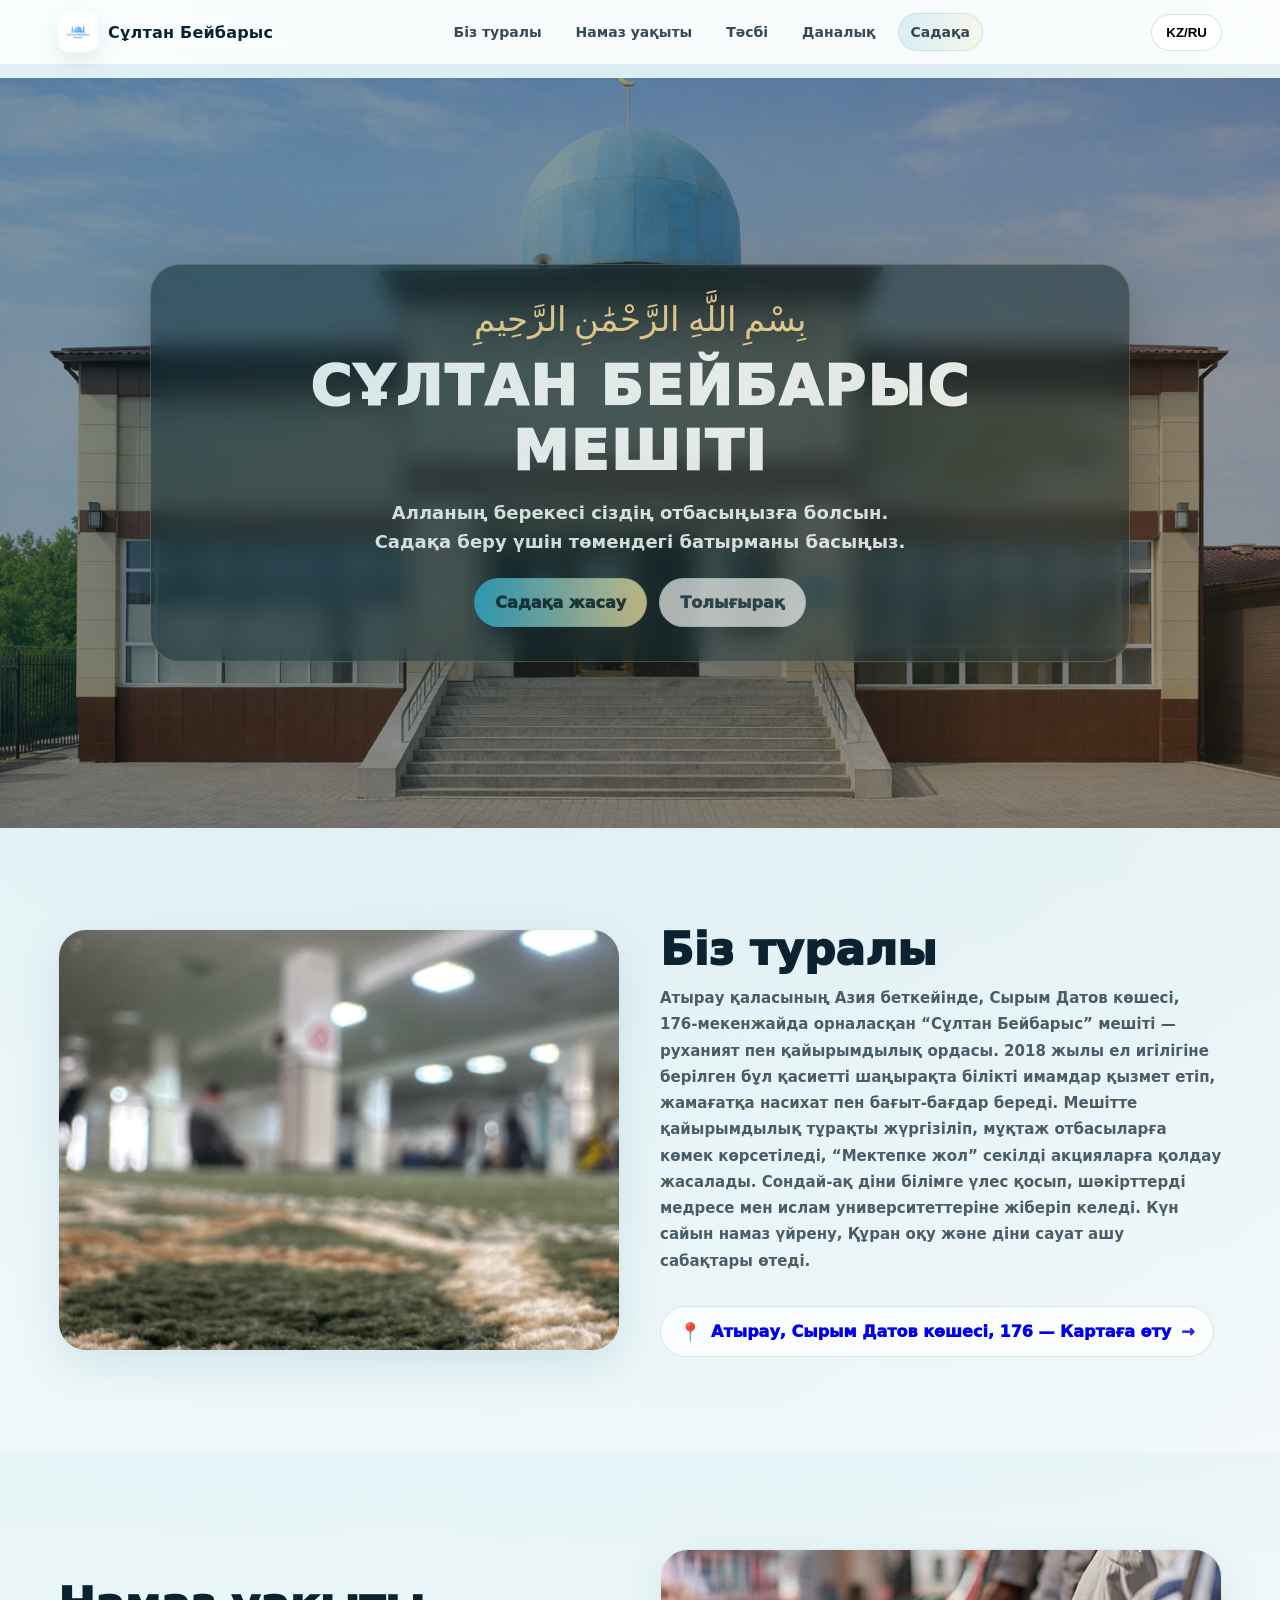
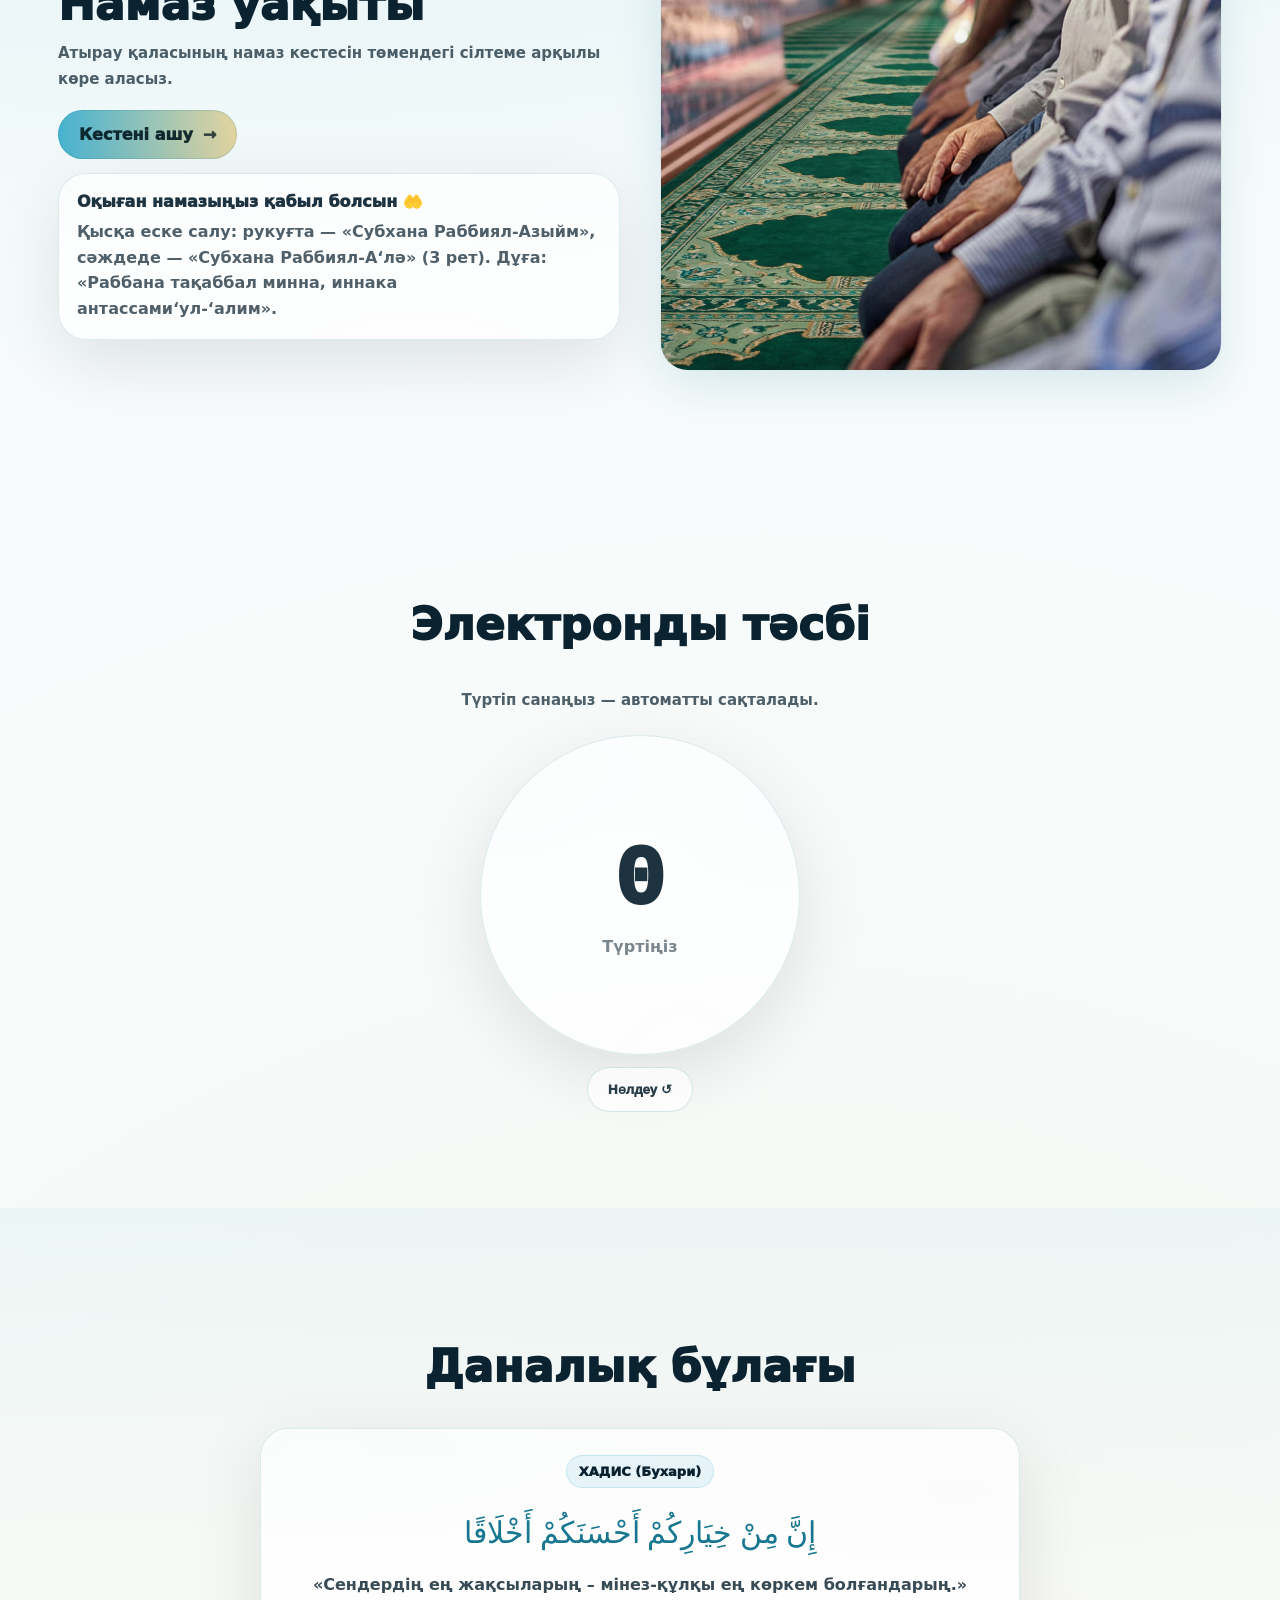
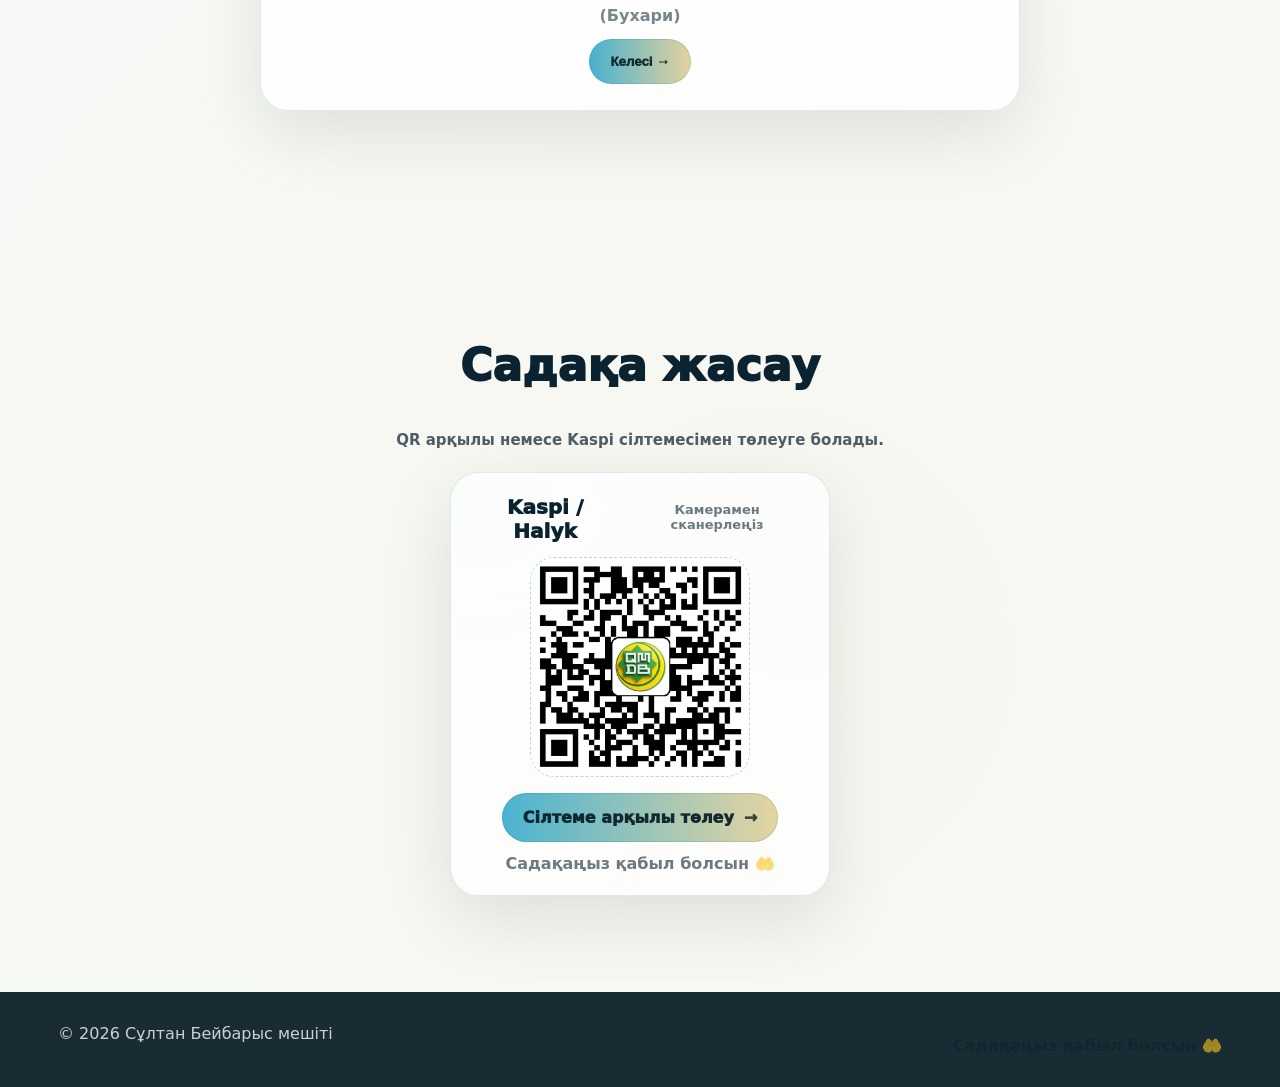
==== index.html @ eec72b64 "Add files via upload" ====
<!doctype html>
<html lang="kk">
<head><meta name="viewport" content="width=device-width, initial-scale=1.0, maximum-scale=1.0, user-scalable=no">
  <meta charset="UTF-8" />
  <title>Сұлтан Бейбарыс мешіті</title>

  <link rel="preconnect" href="https://sajda.com">
  <link rel="dns-prefetch" href="https://sajda.com">

  <link rel="stylesheet" href="./styles.css" />
</head>

<body>
  <div id="progressBar"></div>

  <header class="header">
    <div class="header__inner">
      <a class="brand" href="#top" aria-label="Сұлтан Бейбарыс">
        <img class="brand__logo" src="./logo.png" alt="Logo" />
        <span class="brand__name" data-i18n="brand_name">Сұлтан Бейбарыс</span>
      </a>

      <nav class="nav">
        <a class="nav__link" href="#about" data-i18n="nav_about">Біз туралы</a>
        <a class="nav__link" href="#namaz" data-i18n="nav_namaz">Намаз уақыты</a>
        <a class="nav__link" href="#tasbih" data-i18n="nav_tasbih">Тәсбі</a>
        <a class="nav__link" href="#wisdom" data-i18n="nav_wisdom">Даналық</a>
        <a class="nav__link nav__link--cta" href="#donate" data-i18n="nav_donate">Садақа</a>
      </nav>

      <button class="lang" id="langBtn" type="button">KZ/RU</button>
    </div>
  </header>

  <main id="top">
    <!-- HERO -->
    <section class="hero">
      <div class="hero__bg" aria-hidden="true"></div>

      <div class="hero__content reveal">
        <div class="bismillah">بِسْمِ اللَّهِ الرَّحْمَٰنِ الرَّحِيمِ</div>

        <h1 class="hero__title" data-i18n="hero_title">
          СҰЛТАН БЕЙБАРЫС МЕШІТІ
        </h1>

        <p class="hero__subtitle" data-i18n="hero_subtitle">
          Алланың берекесі сіздің отбасыңызға болсын.<br>
          Садақа беру үшін төмендегі батырманы басыңыз.
        </p>

        <div class="hero__actions">
          <a class="btn btn--primary" href="#donate" data-i18n="hero_btn_main">Садақа жасау</a>
          <a class="btn btn--ghost" href="#about" data-i18n="hero_btn_more">Толығырақ</a>
        </div>
      </div>

      <div class="hero__glow" aria-hidden="true"></div>
    </section>

    <!-- ABOUT -->
    <section class="section" id="about">
      <div class="container reveal">
        <div class="grid grid--2">
          <div class="mediaCard premiumCard" data-tilt>
            <img src="./about.jpg" alt="Мешіт" loading="lazy" />
          </div>

          <div class="content">
            <h2 class="h2" data-i18n="about_title">Біз туралы</h2>
            <p class="lead" data-i18n="about_text">
              Атырау қаласының Азия беткейінде, Сырым Датов көшесі, 176-мекенжайда орналасқан “Сұлтан Бейбарыс” мешіті — руханият пен қайырымдылық ордасы. 2018 жылы ел игілігіне берілген бұл қасиетті шаңырақта білікті имамдар қызмет етіп, жамағатқа насихат пен бағыт-бағдар береді. Мешітте қайырымдылық тұрақты жүргізіліп, мұқтаж отбасыларға көмек көрсетіледі, “Мектепке жол” секілді акцияларға қолдау жасалады. Сондай-ақ діни білімге үлес қосып, шәкірттерді медресе мен ислам университеттеріне жіберіп келеді. Күн сайын намаз үйрену, Құран оқу және діни сауат ашу сабақтары өтеді.
            </p>

            <!-- Адрес как кнопка (без отдельной кнопки) -->
            <a class="btn btn--map" href="https://go.2gis.com/JscgS" target="_blank" rel="noopener">
              <span class="btn__icon">📍</span>
              <span data-i18n="about_address">
                Атырау, Сырым Датов көшесі, 176 — Картаға өту
              </span>
              <span class="btn__arrow">→</span>
            </a>
          </div>
        </div>
      </div>
    </section>

    <!-- NAMAZ -->
    <section class="section section--alt" id="namaz">
      <div class="container reveal">
        <div class="grid grid--2 grid--reverse">
          <div class="content">
            <h2 class="h2" data-i18n="namaz_title">Намаз уақыты</h2>
            <p class="lead" data-i18n="namaz_desc">
              Атырау қаласының намаз кестесін төмендегі сілтеме арқылы көре аласыз.
            </p>

            <a class="btn btn--primary btn--pulse"
               href="https://sajda.com/ru/prayer-times/kazakhstan/atyrau-oblisi-atyrau/610529"
               target="_blank" rel="noopener">
              <span data-i18n="namaz_btn">Кестені ашу</span>
              <span class="btn__arrow">→</span>
            </a>

            <div class="noteCard premiumCard" data-tilt>
              <div class="noteCard__title" data-i18n="namaz_note_title">
                Оқыған намазыңыз қабыл болсын 🤲
              </div>
              <div class="noteCard__text" data-i18n="namaz_note_text">
                Қысқа еске салу: рукуғта — «Субхана Раббиял-Азыйм», сәждеде — «Субхана Раббиял-А‘лә» (3 рет).
                Дұға: «Раббана тақаббал минна, иннака антассами‘ул-‘алим».
              </div>
            </div>
          </div>

          <div class="mediaCard premiumCard" data-tilt>
            <img src="./namaz.jpg" alt="Намаз" loading="lazy" />
          </div>
        </div>
      </div>
    </section>

    <!-- TASBIH -->
    <section class="section" id="tasbih">
      <div class="container reveal">
        <div class="center">
          <h2 class="h2" data-i18n="tasbih_title">Электронды тәсбі</h2>
          <p class="lead" data-i18n="tasbih_desc">Түртіп санаңыз — автоматты сақталады.</p>

          <div class="tasbih premiumCard" data-tilt>
            <div class="tasbih__count" id="tasbihCount">0</div>
            <button class="tasbih__tap" id="tasbihTap" type="button" aria-label="Санау"></button>
            <div class="tasbih__hint" data-i18n="tasbih_hint">Түртіңіз</div>
          </div>

          <button class="btn btn--ghost btn--ring" id="tasbihReset" type="button" data-i18n="tasbih_reset">
            Нөлдеу ↺
          </button>
        </div>
      </div>
    </section>

    <!-- WISDOM -->
    <section class="section section--alt" id="wisdom">
      <div class="container reveal">
        <div class="center">
          <h2 class="h2" data-i18n="wisdom_title">Даналық бұлағы</h2>

          <div class="hadith premiumCard" data-tilt>
            <div class="hadith__badge" data-i18n="wisdom_badge">ХАДИС (Бухари)</div>
            <div class="hadith__arabic" id="hadithArabic">
              إِنَّ مِنْ خِيَارِكُمْ أَحْسَنَكُمْ أَخْلَاقًا
            </div>
            <div class="hadith__text" id="hadithText">
              «Сендердің ең жақсыларың – мінез-құлқы ең көркем болғандарың.»
            </div>
            <div class="hadith__source" id="hadithSource">(Бухари)</div>

            <button class="btn btn--primary btn--ring" id="hadithNext" type="button" data-i18n="wisdom_next">
              Келесі →
            </button>
          </div>
        </div>
      </div>
    </section>

    <!-- DONATE -->
    <section class="section" id="donate">
      <div class="container reveal">
        <div class="center">
          <h2 class="h2" data-i18n="donate_title">Садақа жасау</h2>
          <p class="lead" data-i18n="donate_desc">QR арқылы немесе Kaspi сілтемесімен төлеуге болады.</p>

          <div class="donateGrid">
            <div class="donateCard premiumCard" data-tilt>
              <div class="donateCard__top">
                <div class="donateCard__title">Kaspi / Halyk</div>
                <div class="donateCard__hint" data-i18n="donate_qr_hint">Камерамен сканерлеңіз</div>
              </div>

              <div class="qrWrap">
                <img src="./qr.jpg" alt="QR" loading="lazy">
              </div>

              <a class="btn btn--primary btn--pulse"
                 href="https://kaspi.kz/pay/DUMKUniversla?subservice_id=10970&region_id=39&started_from=share"
                 target="_blank" rel="noopener">
                <span>Сілтеме арқылы төлеу</span>
                <span class="btn__arrow">→</span>
              </a>

              <div class="donateCard__footer" data-i18n="donate_footer">
                Алла разы болсын. Садақаңыз қабыл болсын 🤲
              </div>
            </div>
          </div>

        </div>
      </div>
    </section>

    <footer class="footer">
      <div class="container footer__inner">
        <div>© <span id="year"></span> Сұлтан Бейбарыс мешіті</div>
        <div class="donateCard__footer" data-i18n="donate_footer">
    Садақаңыз қабыл болсын 🤲
</div>
      </div>
    </footer>
  </main>

  <script src="./app.js"></script>
</body>
</html>
---- styles.css ----
/* ====== PREMIUM ANIMATIONS (clean + like your old site, improved) ====== */

:root{
  --bg: #f7fbfb;
  --text: #0b2230;
  --muted: rgba(11,34,48,.72);

  --teal: #0b6f8a;
  --cyan: #2aa6c9;
  --gold: #f2d18a;

  --card: rgba(255,255,255,.78);
  --stroke: rgba(11,111,138,.14);

  --shadow: 0 22px 70px rgba(0,0,0,.10);
  --shadow2: 0 16px 45px rgba(11,111,138,.12);

  --radius: 22px;
  --radius2: 28px;

  --easeOut: cubic-bezier(.22,1,.36,1);
  --easeInOut: cubic-bezier(.4,0,.2,1);

  --g1: radial-gradient(80% 60% at 20% 20%, rgba(42,166,201,.18), transparent 55%),
        radial-gradient(70% 55% at 80% 30%, rgba(11,111,138,.14), transparent 60%),
        radial-gradient(55% 55% at 60% 90%, rgba(242,209,138,.12), transparent 60%);
}

*{box-sizing:border-box}
html{scroll-behavior:smooth}
body{
  margin:0;
  font-family: ui-sans-serif, system-ui, -apple-system, Segoe UI, Roboto, Arial;
  color: var(--text);
  background: var(--bg);
  overflow-x:hidden;
  padding-top: 78px;

  background-image:
    radial-gradient(circle at 20% 10%, rgba(42,166,201,.10), transparent 40%),
    radial-gradient(circle at 80% 0%, rgba(11,111,138,.08), transparent 38%),
    radial-gradient(circle at 60% 90%, rgba(242,209,138,.10), transparent 45%);
  animation: bgPulse 10s infinite alternate;
}

/* Progress bar like old */
#progressBar{
  position: fixed;
  top:0;left:0;
  height: 4px;
  width: 0%;
  z-index: 9999;
  background: linear-gradient(90deg, var(--teal), var(--cyan), var(--gold));
  box-shadow: 0 0 18px rgba(42,166,201,.35);
  transition: width .08s linear;
}

/* Header */
.header{
  position: fixed;
  top:0;left:0;right:0;
  z-index: 1000;
  background: rgba(255,255,255,.82);
  backdrop-filter: blur(14px);
  border-bottom: 1px solid rgba(11,111,138,.10);
  animation: slideDown .9s var(--easeOut);
}
.header__inner{
  max-width: 1200px;
  margin: 0 auto;
  padding: 12px 18px;
  display:flex;
  align-items:center;
  gap: 16px;
  justify-content: space-between;
}
.brand{
  display:flex;
  align-items:center;
  gap: 10px;
  text-decoration:none;
  color: var(--text);
  font-weight: 900;
}
.brand__logo{
  width: 40px; height: 40px;
  object-fit: contain;
  border-radius: 12px;
  background: rgba(255,255,255,.8);
  box-shadow: 0 10px 25px rgba(0,0,0,.08);
}
.brand__name{font-size: 16px; letter-spacing: .2px}

.nav{
  display:flex;
  align-items:center;
  gap: 10px;
  flex-wrap: wrap;
  justify-content: center;
}
.nav__link{
  text-decoration:none;
  color: rgba(11,34,48,.82);
  font-weight: 800;
  font-size: 14px;
  padding: 10px 12px;
  border-radius: 999px;
  transition: transform .25s var(--easeOut), background .25s var(--easeOut), color .25s var(--easeOut);
}
.nav__link:hover{
  background: rgba(42,166,201,.10);
  transform: translateY(-1px);
}
.nav__link--cta{
  background: linear-gradient(90deg, rgba(42,166,201,.16), rgba(242,209,138,.16));
  border: 1px solid rgba(42,166,201,.18);
}

.lang{
  border: 1px solid rgba(11,111,138,.18);
  background: rgba(255,255,255,.7);
  padding: 10px 14px;
  border-radius: 999px;
  font-weight: 900;
  cursor: pointer;
  transition: transform .25s var(--easeOut), box-shadow .25s var(--easeOut);
}
.lang:hover{ transform: translateY(-1px); box-shadow: 0 16px 40px rgba(0,0,0,.10); }

/* Hero */
.hero{
  position: relative;
  min-height: calc(92vh - 78px);
  display:flex;
  align-items:center;
  justify-content:center;
  padding: 70px 16px 50px;
  overflow:hidden;
}
.hero__bg{
  position:absolute;
  inset:0;
  background: url("./main.jpg") center/cover no-repeat;
  filter: brightness(.62) saturate(1.05);
  transform: scale(1);
  animation: zoomHero 22s infinite alternate linear;
}
.hero__glow{
  position:absolute;
  inset:-40%;
  background: radial-gradient(circle at 30% 20%, rgba(42,166,201,.22), transparent 55%),
              radial-gradient(circle at 70% 60%, rgba(242,209,138,.16), transparent 55%);
  filter: blur(40px);
  opacity: .7;
  animation: float 8s ease-in-out infinite;
  pointer-events:none;
}
.hero__content{
  position: relative;
  max-width: 980px;
  width: 100%;
  padding: 34px 22px;
  border-radius: 30px;
  background: rgba(7,28,36,.55);
  border: 1px solid rgba(242,209,138,.22);
  backdrop-filter: blur(12px);
  box-shadow: 0 30px 90px rgba(0,0,0,.35);
  color: rgba(255,255,255,.92);
  text-align: center;
  animation: slideUp 1.25s var(--easeOut) .2s backwards;
}
.bismillah{
  font-family: serif;
  font-size: clamp(20px, 3vw, 34px);
  color: rgba(242,209,138,.95);
  text-shadow: 0 4px 24px rgba(0,0,0,.5);
  margin-bottom: 14px;
}
.hero__title{
  margin: 0;
  font-weight: 1000;
  letter-spacing: 2px;
  text-transform: uppercase;
  font-size: clamp(28px, 5vw, 56px);
}
.hero__subtitle{
  margin: 16px auto 0;
  max-width: 760px;
  color: rgba(255,255,255,.86);
  line-height: 1.6;
  font-weight: 700;
  font-size: clamp(14px, 2.2vw, 18px);
}
.hero__actions{
  display:flex;
  gap: 12px;
  justify-content:center;
  flex-wrap: wrap;
  margin-top: 22px;
}

/* Sections */
.section{ padding: 72px 0; }
.section--alt{
  background: linear-gradient(180deg, rgba(42,166,201,.05), transparent 60%);
}
.container{
  max-width: 1200px;
  margin: 0 auto;
  padding: 0 18px;
}
.grid{
  display:grid;
  gap: 22px;
  align-items:center;
}
.grid--2{ grid-template-columns: 1fr 1fr; }
.grid--reverse .mediaCard{ order: 2; }
.grid--reverse .content{ order: 1; }

.content .h2{
  margin: 0 0 10px;
}
.h2{
  font-size: clamp(26px, 3.5vw, 44px);
  font-weight: 1000;
}
.lead{
  margin: 0 0 18px;
  color: var(--muted);
  line-height: 1.75;
  font-weight: 650;
  font-size: 15px;
}

/* Center */
.center{ text-align:center; max-width: 920px; margin: 0 auto; }

/* Cards */
.premiumCard{
  position: relative;        /* FIX for “flying” hover */
  overflow: hidden;          /* keep effects inside */
  isolation: isolate;
  border-radius: var(--radius2);
  background: var(--card);
  border: 1px solid var(--stroke);
  box-shadow: var(--shadow);
  will-change: transform, box-shadow, filter;
  transform: translate3d(var(--tx,0px), var(--ty,0px), 0) rotateX(var(--rx,0deg)) rotateY(var(--ry,0deg));
  animation: cardFloat 7.8s ease-in-out infinite;
  transition: box-shadow .25s var(--easeOut), filter .25s var(--easeOut);
}
.premiumCard:hover{
  box-shadow: 0 34px 95px rgba(0,0,0,.14), 0 24px 75px rgba(11,111,138,.12);
  filter: saturate(1.03);
}
.premiumCard:nth-of-type(2n){ animation-duration: 9.4s; }
.premiumCard:nth-of-type(3n){ animation-duration: 10.6s; }

@keyframes cardFloat{
  0%,100%{ --ty: 0px; }
  50%{ --ty: -8px; }
}

/* soft glow (no white shimmer полоски) */
.premiumCard::before{
  content:"";
  position:absolute;
  inset:-20%;
  background: var(--g1);
  opacity:0;
  filter: blur(14px);
  transition: opacity .22s var(--easeOut);
  pointer-events:none;
}
.premiumCard:hover::before{ opacity:1; }

.mediaCard{
  border-radius: 28px;
  box-shadow: var(--shadow2);
}
.mediaCard img{
  width:100%;
  height: 420px;
  object-fit: cover;
  display:block;
  border-radius: 28px;
  transform: scale(1.02);
  transition: transform .35s var(--easeOut);
}
.mediaCard:hover img{ transform: scale(1.07); }

/* Note card */
.noteCard{
  margin-top: 14px;
  padding: 18px 18px;
  text-align:left;
}
.noteCard__title{
  font-weight: 1000;
  color: rgba(11,34,48,.92);
  margin-bottom: 8px;
}
.noteCard__text{
  color: rgba(11,34,48,.72);
  line-height: 1.6;
  font-weight: 650;
}

/* Tasbih */
.tasbih{
  width: 320px;
  height: 320px;
  margin: 22px auto 12px;
  border-radius: 999px;
  display:flex;
  align-items:center;
  justify-content:center;
  flex-direction: column;
  gap: 8px;
}
.tasbih__count{
  font-size: 84px;
  font-weight: 1000;
  letter-spacing: 1px;
  color: rgba(11,34,48,.92);
  font-family: ui-monospace, SFMono-Regular, Menlo, monospace;
}
.tasbih__hint{
  font-weight: 900;
  color: rgba(11,34,48,.55);
}
.tasbih__tap{
  position:absolute;
  inset:0;
  border:0;
  border-radius: 999px;
  background: transparent;
  cursor:pointer;
}

/* Hadith */
.hadith{
  max-width: 760px;
  margin: 0 auto;
  padding: 26px 20px;
  text-align:center;
}
.hadith__badge{
  display:inline-block;
  font-weight: 1000;
  font-size: 13px;
  padding: 8px 12px;
  border-radius: 999px;
  background: rgba(42,166,201,.10);
  border: 1px solid rgba(42,166,201,.16);
  margin-bottom: 16px;
}
.hadith__arabic{
  font-family: serif;
  font-size: clamp(18px, 2.6vw, 30px);
  line-height: 1.9;
  color: rgba(11,111,138,.95);
  margin-bottom: 10px;
}
.hadith__text{
  font-weight: 800;
  color: rgba(11,34,48,.82);
  line-height: 1.7;
  margin-bottom: 8px;
}
.hadith__source{
  font-weight: 900;
  color: rgba(11,34,48,.55);
  margin-bottom: 14px;
}

/* Donate */
.donateGrid{
  display:flex;
  justify-content:center;
  margin-top: 18px;
}
.donateCard{
  width: min(380px, 100%);
  padding: 22px;
  text-align:center;
}
.donateCard__top{
  display:flex;
  justify-content: space-between;
  align-items: baseline;
  gap: 10px;
}
.donateCard__title{
  font-size: 20px;
  font-weight: 1000;
}
.donateCard__hint{ color: rgba(11,34,48,.60); font-weight: 800; font-size: 13px; }
.qrWrap{
  width: 220px;
  height: 220px;
  margin: 14px auto 16px;
  border-radius: 24px;
  overflow:hidden;
  border: 1px dashed rgba(11,111,138,.28);
  background: rgba(255,255,255,.65);
}
.qrWrap img{ width:100%; height:100%; object-fit: cover; display:block; }
.donateCard__footer{
  margin-top: 12px;
  color: rgba(11,34,48,.60);
  font-weight: 850;
}

/* Buttons (premium like your old pulseBtn but better) */
.btn{
  position: relative;
  display:inline-flex;
  align-items:center;
  justify-content:center;
  gap: 10px;
  border-radius: 999px;
  padding: 14px 20px;
  font-weight: 1000;
  text-decoration:none;
  cursor:pointer;
  border: 1px solid rgba(11,111,138,.16);
  transition: transform .25s var(--easeOut), box-shadow .25s var(--easeOut), filter .25s var(--easeOut);
  user-select: none;
  background-size: 220% 100%;
  animation: btnFlow 6s ease-in-out infinite;
}
.btn:hover{
  transform: translateY(-2px);
  box-shadow: 0 18px 55px rgba(0,0,0,.12);
}
.btn:active{ transform: translateY(0px) scale(.98); }

.btn__arrow{ font-weight: 1000; opacity: .85; }
.btn__icon{ font-size: 18px; }

.btn--primary{
  color: rgba(7,28,36,.92);
  background-image: linear-gradient(90deg, rgba(42,166,201,.85), rgba(242,209,138,.85), rgba(42,166,201,.85));
}
.btn--ghost{
  background: rgba(255,255,255,.68);
  color: rgba(11,34,48,.88);
}
.btn--map{
  width: fit-content;
  background: rgba(255,255,255,.74);
  margin-top: 14px;
  padding: 14px 18px;
}

/* ring glow like premium */
.btn--ring::after{
  content:"";
  position:absolute;
  inset:-7px;
  border-radius: 999px;
  border: 2px solid rgba(42,166,201,.0);
  box-shadow: 0 0 0 rgba(42,166,201,0);
  opacity: 0;
  transition: opacity .18s var(--easeOut), border-color .18s var(--easeOut), box-shadow .18s var(--easeOut);
  pointer-events:none;
}
.btn--ring:hover::after{
  opacity: 1;
  border-color: rgba(42,166,201,.25);
  box-shadow: 0 0 34px rgba(42,166,201,.18);
}

.btn--pulse{
  animation: btnFlow 6s ease-in-out infinite, pulseBtn 2.1s ease-in-out infinite;
}

/* Footer */
.footer{
  padding: 32px 0;
  background: rgba(7,28,36,.92);
  color: rgba(255,255,255,.78);
}
.footer__inner{
  display:flex;
  justify-content: space-between;
  gap: 12px;
  flex-wrap: wrap;
}
.footer__small{ opacity: .7; font-weight: 700; }

/* Reveal like old */
.reveal{
  opacity:0;
  transform: translateY(48px);
  transition: opacity .95s var(--easeOut), transform .95s var(--easeOut);
}
.reveal.active{
  opacity:1;
  transform: translateY(0);
}

/* Animations (taken from your old idea, improved) */
@keyframes bgPulse{
  0%{ background-size: 100% 100%; }
  100%{ background-size: 112% 112%; }
}
@keyframes slideDown{
  from{ transform: translateY(-100%); opacity:0; }
  to{ transform: translateY(0); opacity:1; }
}
@keyframes slideUp{
  from{ transform: translateY(80px); opacity:0; }
  to{ transform: translateY(0); opacity:1; }
}
@keyframes float{
  0%,100%{ transform: translateY(0px); }
  50%{ transform: translateY(-10px); }
}
@keyframes zoomHero{
  0%{ transform: scale(1); }
  100%{ transform: scale(1.18); }
}
@keyframes pulseBtn{
  0%{ transform: translateY(0); }
  50%{ transform: translateY(-2px); }
  100%{ transform: translateY(0); }
}
@keyframes btnFlow{
  0%,100%{ background-position: 0% 50%; }
  50%{ background-position: 100% 50%; }
}

/* Responsive */
@media (max-width: 980px){
  .grid--2{ grid-template-columns: 1fr; }
  .grid--reverse .mediaCard{ order: 0; }
  .mediaCard img{ height: 360px; }
}
@media (max-width: 520px){
  body{ padding-top: 86px; }
  .header__inner{ gap: 10px; }
  .brand__name{ display:none; }
  .tasbih{ width: 280px; height: 280px; }
  .tasbih__count{ font-size: 72px; }
}

/* ===== EXTRA LIVE MOTION (ALL CARDS + IMAGES) ===== */

.grid{ gap: 40px; }                 /* больше расстояния между блоками */
.section{ padding: 96px 0; }        /* чуть больше воздуха */

/* сильнее “живое” движение карточек */
.premiumCard{
  animation: cardFloat 6.6s ease-in-out infinite, cardGlow 8.5s ease-in-out infinite;
}
.premiumCard:nth-of-type(2n){ animation-duration: 7.8s, 10s; }
.premiumCard:nth-of-type(3n){ animation-duration: 9.2s, 12s; }

@keyframes cardFloat{
  0%,100%{ transform: translate3d(var(--tx,0px), 0px, 0) rotateX(var(--rx,0deg)) rotateY(var(--ry,0deg)); }
  50%{ transform: translate3d(var(--tx,0px), -10px, 0) rotateX(var(--rx,0deg)) rotateY(var(--ry,0deg)); }
}

@keyframes cardGlow{
  0%,100%{ filter: saturate(1) }
  50%{ filter: saturate(1.06) }
}

/* движение изображения внутри карточки */
.mediaCard img{
  transform: scale(1.03) translateY(0px);
  transition: transform .55s cubic-bezier(.22,1,.36,1);
}
.mediaCard:hover img{
  transform: scale(1.10) translateY(-6px);
}

/* “живой” градиентный свет внутри карточки (не улетает) */
.premiumCard::before{
  opacity: .06; /* немного всегда видно */
}
.premiumCard:hover::before{
  opacity: .18;
}

/* smooth swap for wisdom */
.hadith__arabic, .hadith__text, .hadith__source{
  transition: opacity .28s ease, transform .28s ease;
}
.fadeOut{
  opacity: 0;
  transform: translateY(6px);
}

/* Запрет выделения текста */
body {
  user-select: none;
  -webkit-user-select: none;
  -ms-user-select: none;
}

/* Запрет увеличения на телефоне */
html, body {
  touch-action: manipulation;
}
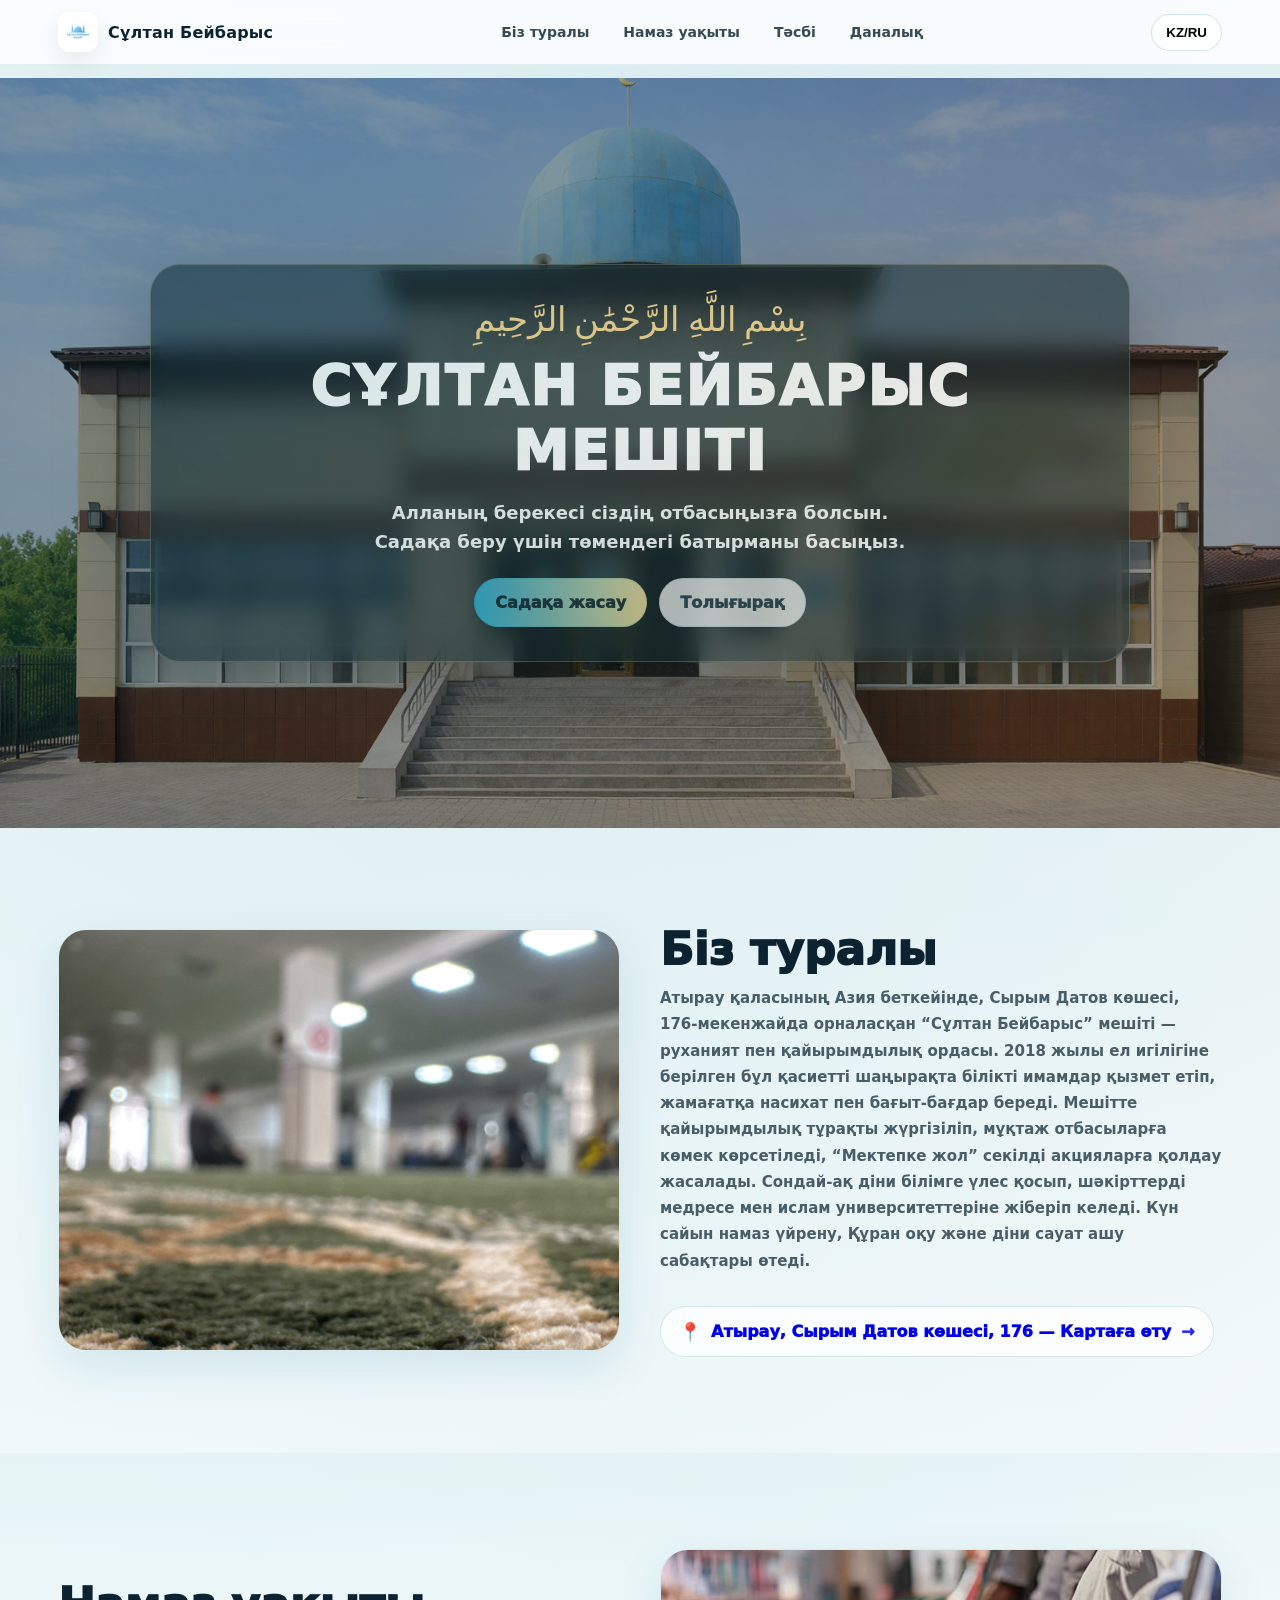
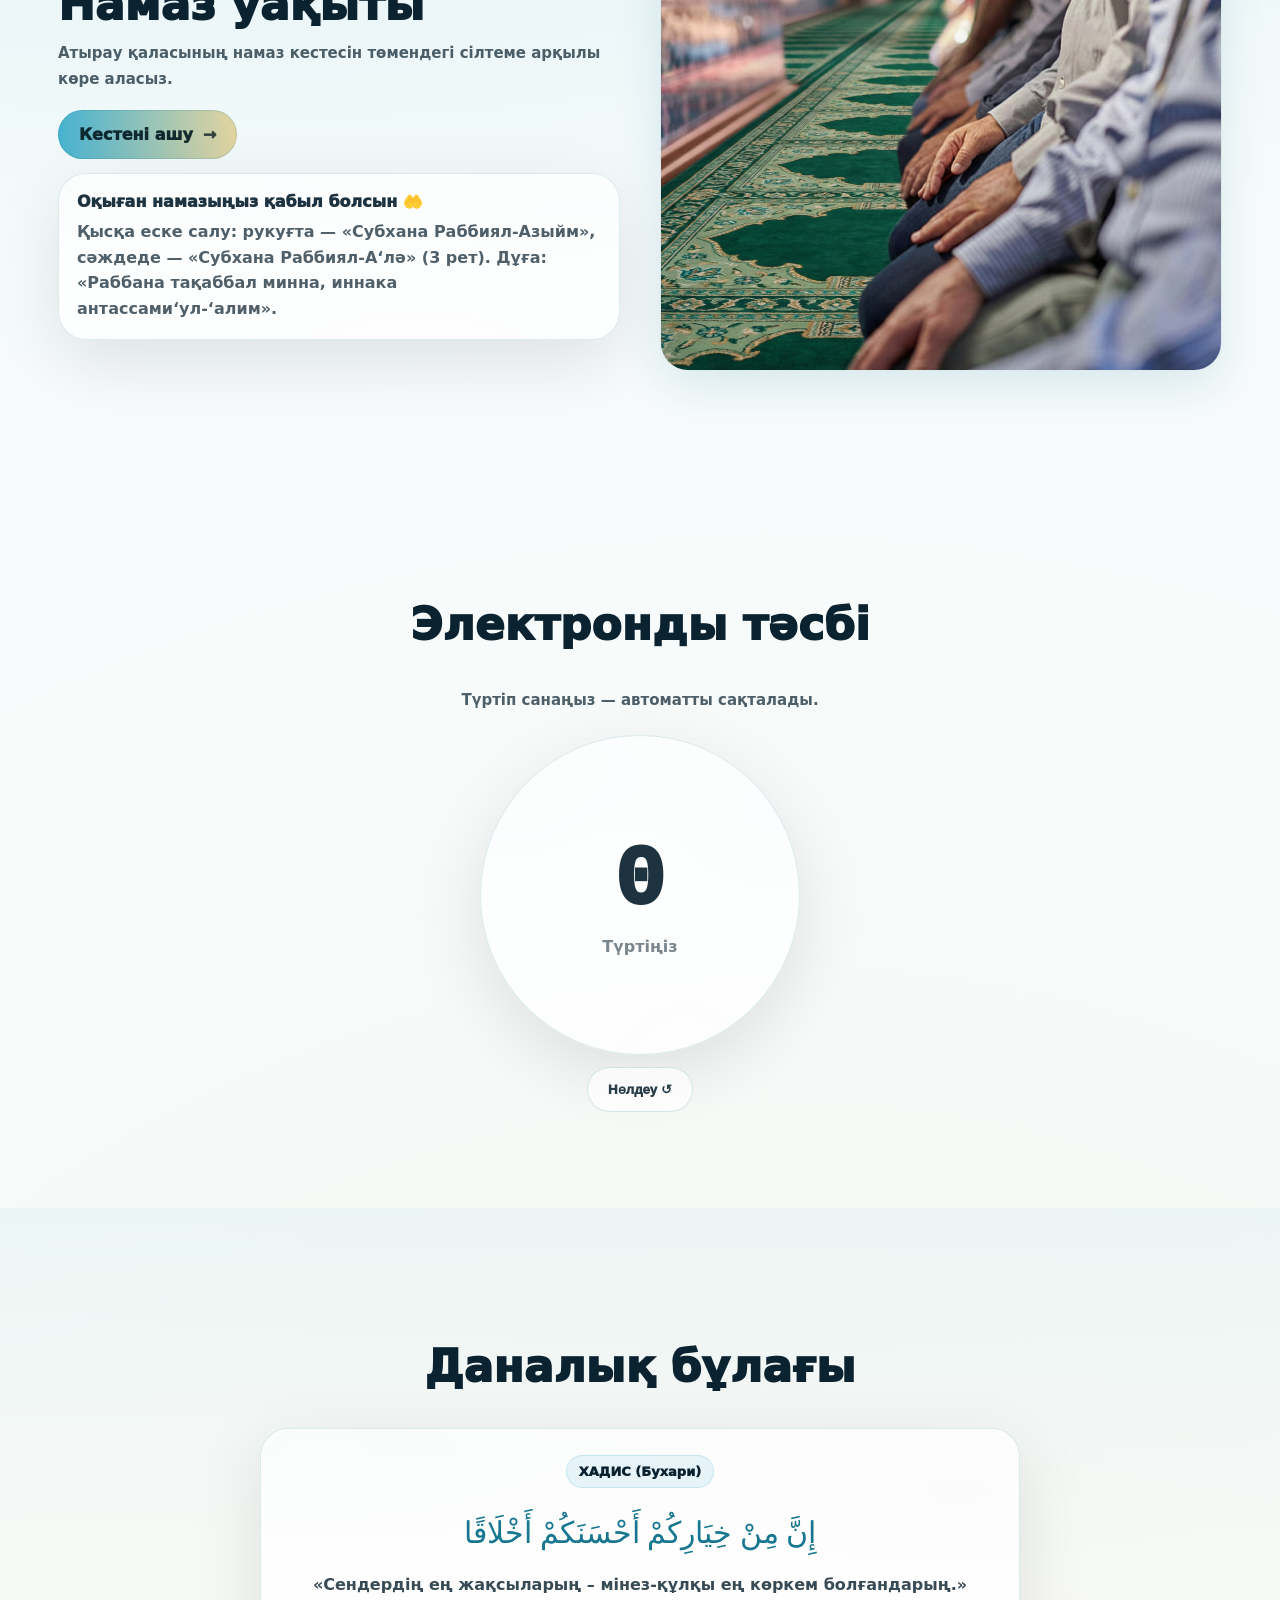
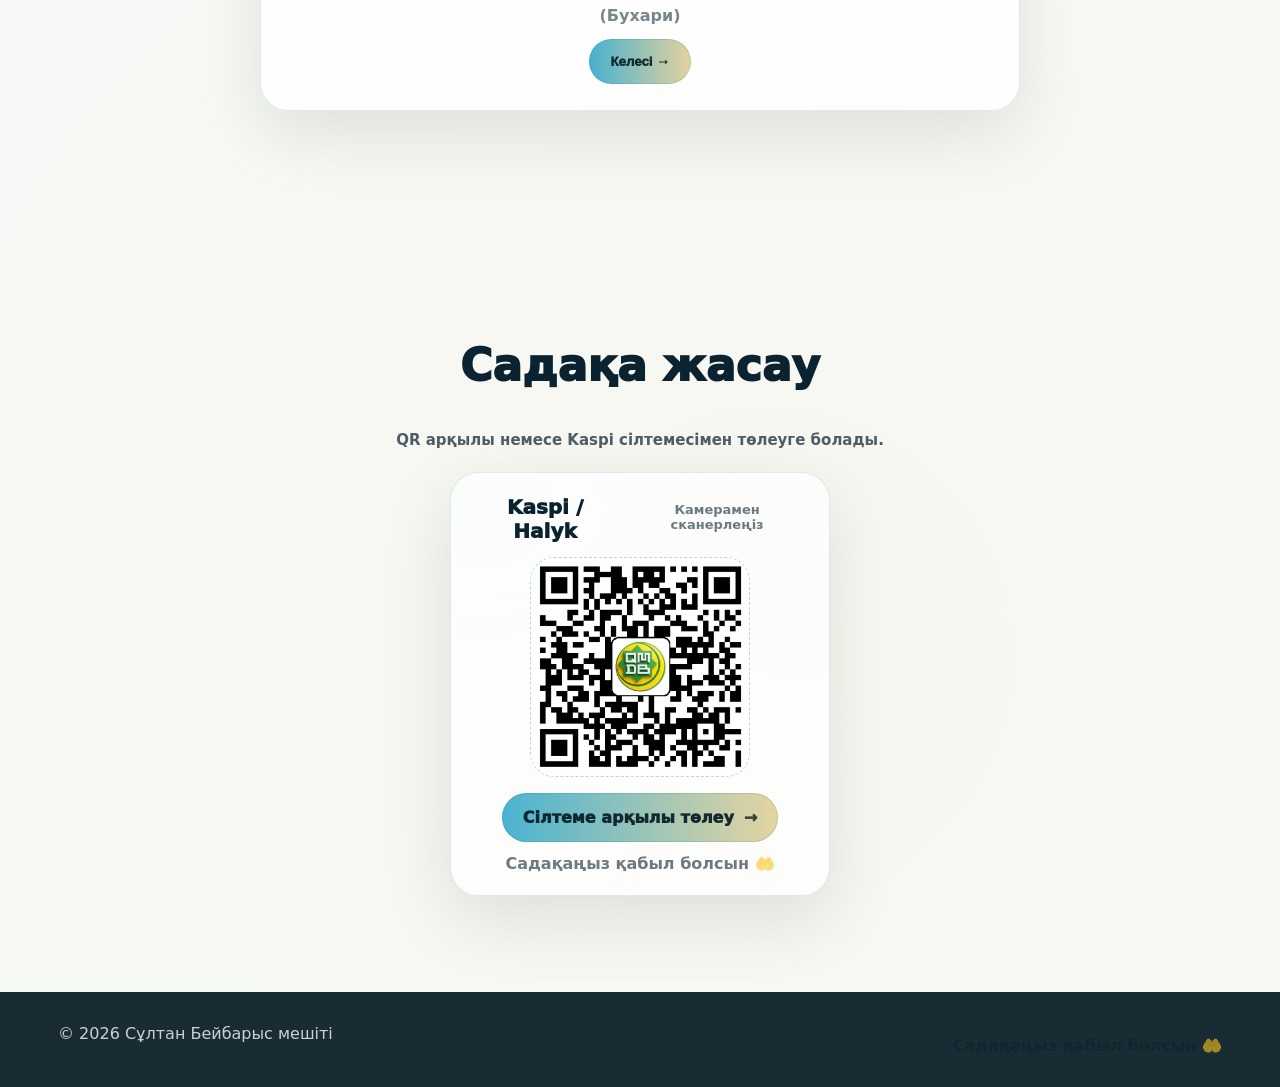
==== commit 40866721: "Restore index.html content" ====
--- a/index.html
+++ b/index.html
@@ -1,6 +1,13 @@
 <!doctype html>
 <html lang="kk">
-<head><meta name="viewport" content="width=device-width, initial-scale=1.0, maximum-scale=1.0, user-scalable=no">
+<head><!-- Open Graph (для Telegram, WhatsApp, Instagram) -->
+<meta property="og:title" content="Сұлтан Бейбарыс мешіті">
+<meta property="og:description" content="Садақа жасау, намаз уақыты және мешіт туралы ақпарат">
+<meta property="og:image" content="https://abdu097.github.io/sultan-beybaris-site/preview.jpg">
+<meta property="og:url" content="https://abdu097.github.io/sultan-beybaris-site/">
+<meta property="og:type" content="website">
+<meta name="twitter:card" content="summary_large_image">
+<meta name="viewport" content="width=device-width, initial-scale=1.0, maximum-scale=1.0, user-scalable=no">
   <meta charset="UTF-8" />
   <title>Сұлтан Бейбарыс мешіті</title>
 
@@ -25,7 +32,6 @@
         <a class="nav__link" href="#namaz" data-i18n="nav_namaz">Намаз уақыты</a>
         <a class="nav__link" href="#tasbih" data-i18n="nav_tasbih">Тәсбі</a>
         <a class="nav__link" href="#wisdom" data-i18n="nav_wisdom">Даналық</a>
-        <a class="nav__link nav__link--cta" href="#donate" data-i18n="nav_donate">Садақа</a>
       </nav>
 
       <button class="lang" id="langBtn" type="button">KZ/RU</button>
@@ -212,3 +218,5 @@
   <script src="./app.js"></script>
 </body>
 </html>
+
+
--- a/styles.css
+++ b/styles.css
@@ -606,3 +606,20 @@
 html, body {
   touch-action: manipulation;
 }
+
+/* Мобильное меню — аккуратно в одну линию со скроллом */
+@media (max-width: 600px) {
+  .nav {
+    flex-wrap: nowrap;
+    overflow-x: auto;
+    gap: 6px;
+    padding-bottom: 4px;
+    -webkit-overflow-scrolling: touch;
+  }
+
+  .nav__link {
+    font-size: 13px;
+    padding: 8px 10px;
+    white-space: nowrap;
+  }
+}
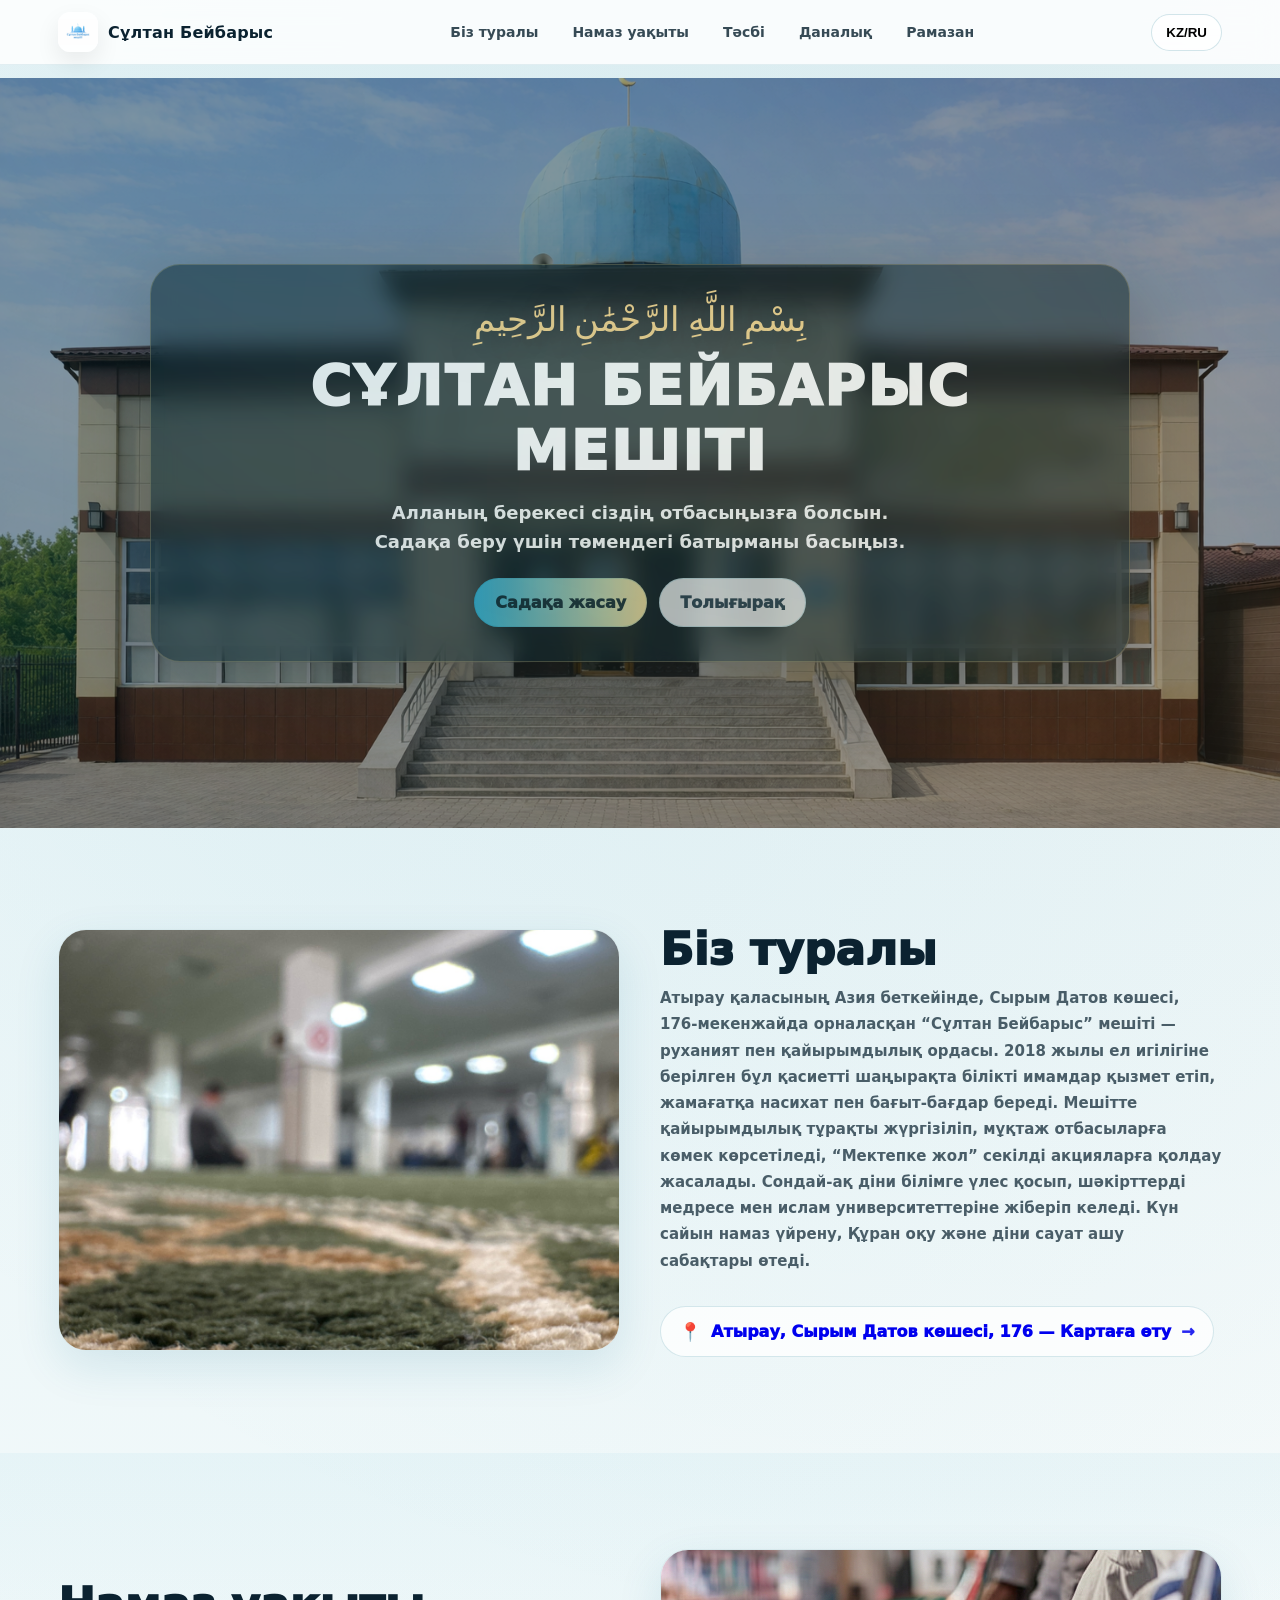
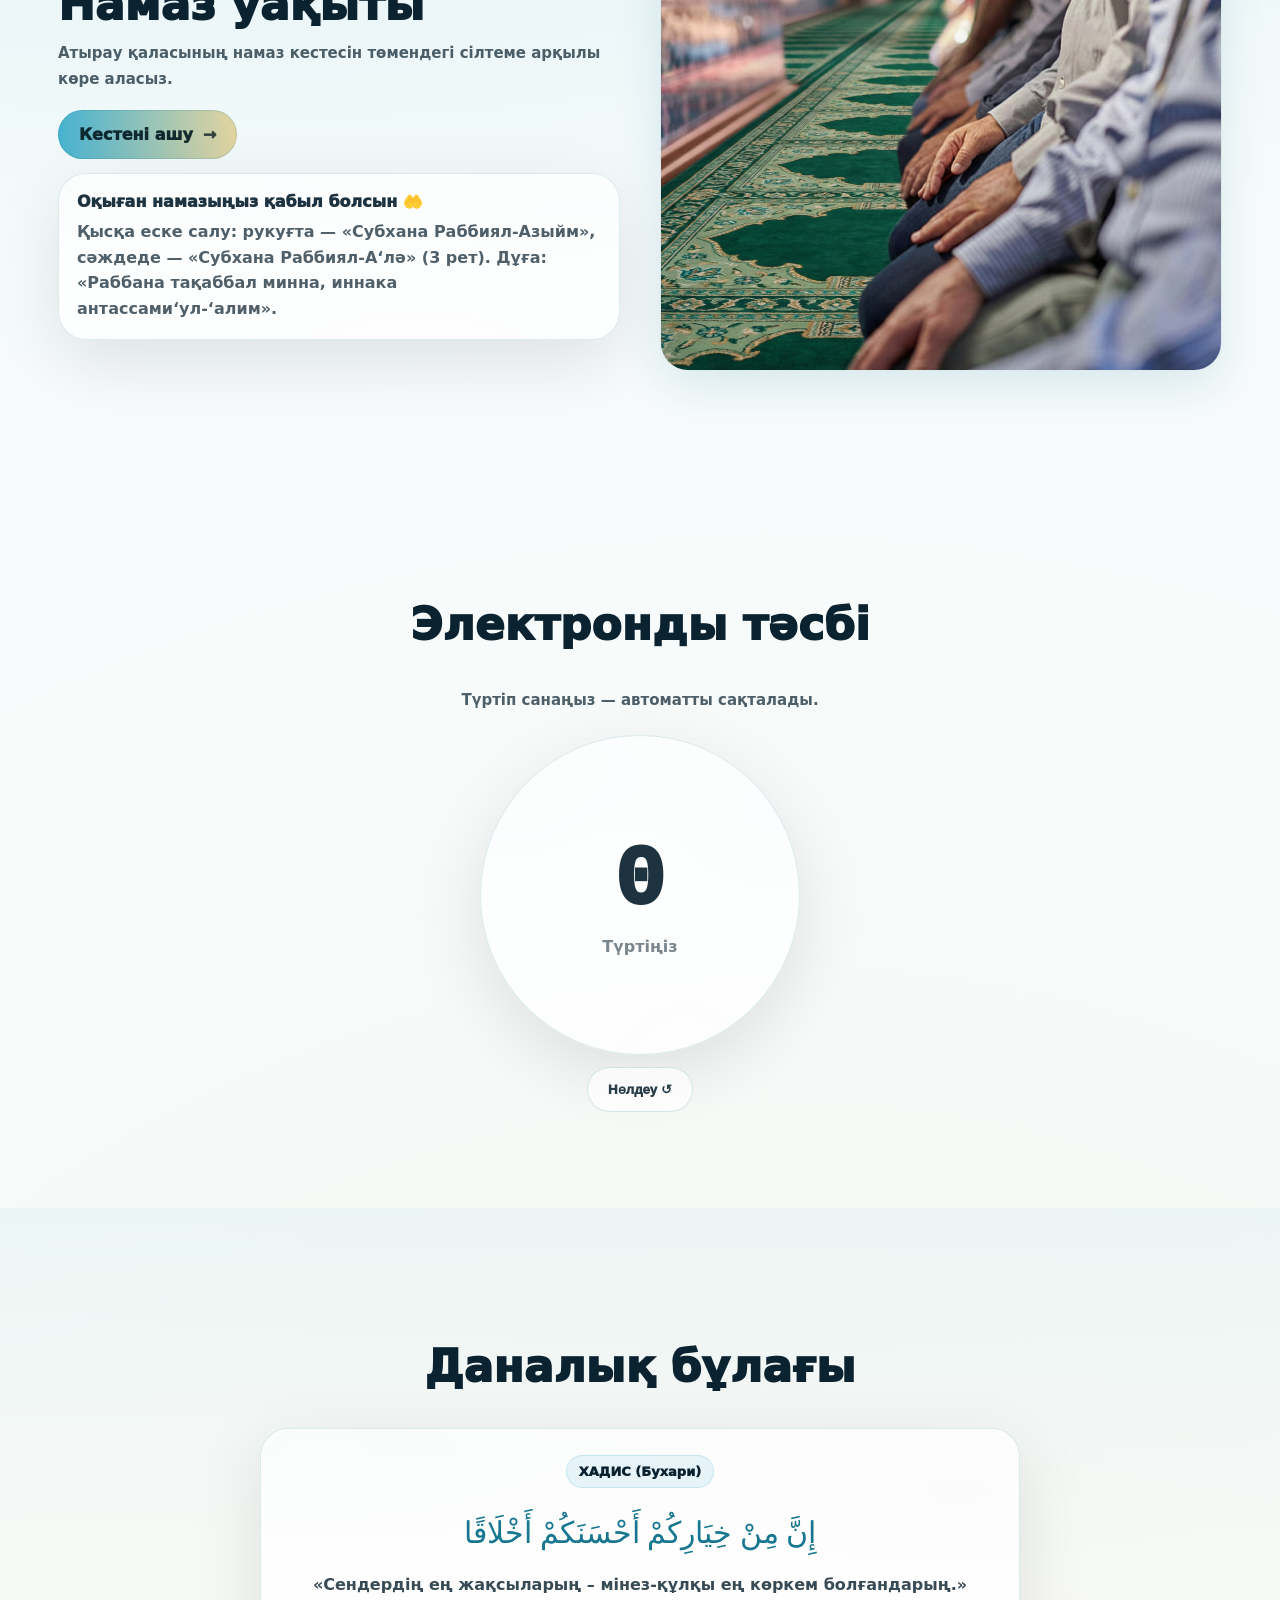
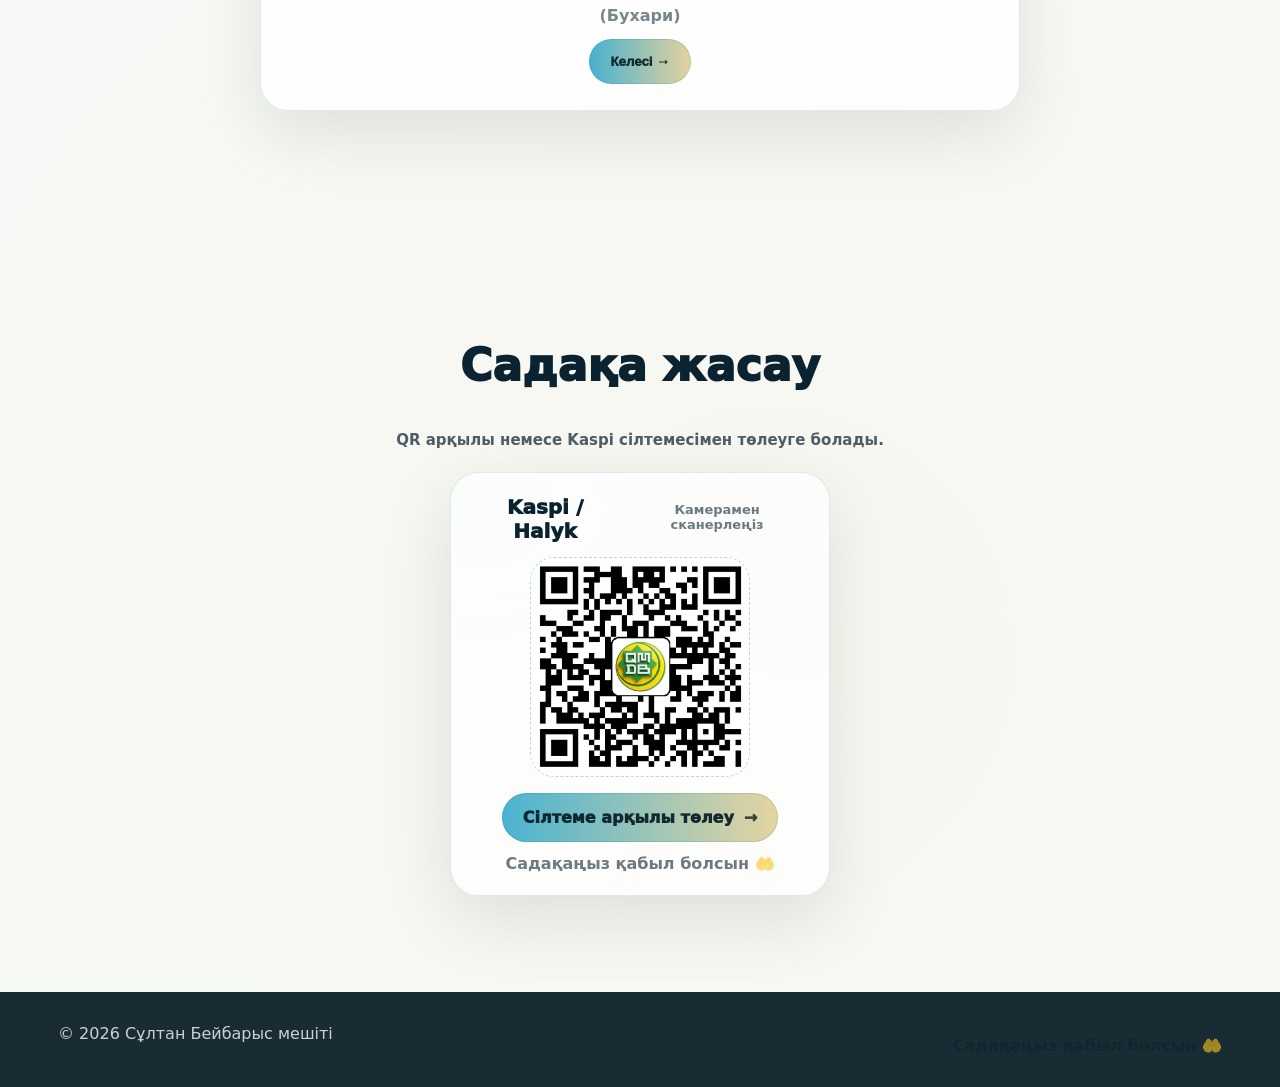
==== commit fc3ec90f: "Update index.html" ====
--- a/index.html
+++ b/index.html
@@ -2,7 +2,7 @@
 <html lang="kk">
 <head><!-- Open Graph (для Telegram, WhatsApp, Instagram) -->
 <meta property="og:title" content="Сұлтан Бейбарыс мешіті">
-<meta property="og:description" content="Садақа жасау, намаз уақыты және мешіт туралы ақпарат">
+<meta property="og:description" content="САДАҚА • НАМАЗ УАҚЫТЫ • МЕШІТ ТУРАЛЫ">
 <meta property="og:image" content="https://abdu097.github.io/sultan-beybaris-site/preview.jpg">
 <meta property="og:url" content="https://abdu097.github.io/sultan-beybaris-site/">
 <meta property="og:type" content="website">
@@ -28,11 +28,12 @@
       </a>
 
       <nav class="nav">
-        <a class="nav__link" href="#about" data-i18n="nav_about">Біз туралы</a>
-        <a class="nav__link" href="#namaz" data-i18n="nav_namaz">Намаз уақыты</a>
-        <a class="nav__link" href="#tasbih" data-i18n="nav_tasbih">Тәсбі</a>
-        <a class="nav__link" href="#wisdom" data-i18n="nav_wisdom">Даналық</a>
-      </nav>
+  <a class="nav__link" href="#about" data-i18n="nav_about">Біз туралы</a>
+  <a class="nav__link" href="#namaz" data-i18n="nav_namaz">Намаз уақыты</a>
+  <a class="nav__link" href="#tasbih" data-i18n="nav_tasbih">Тәсбі</a>
+  <a class="nav__link" href="#wisdom" data-i18n="nav_wisdom">Даналық</a>
+  <a class="nav__link" href="ramadan.html">Рамазан</a>
+</nav>
 
       <button class="lang" id="langBtn" type="button">KZ/RU</button>
     </div>
@@ -220,3 +221,4 @@
 </html>
 
 
+
